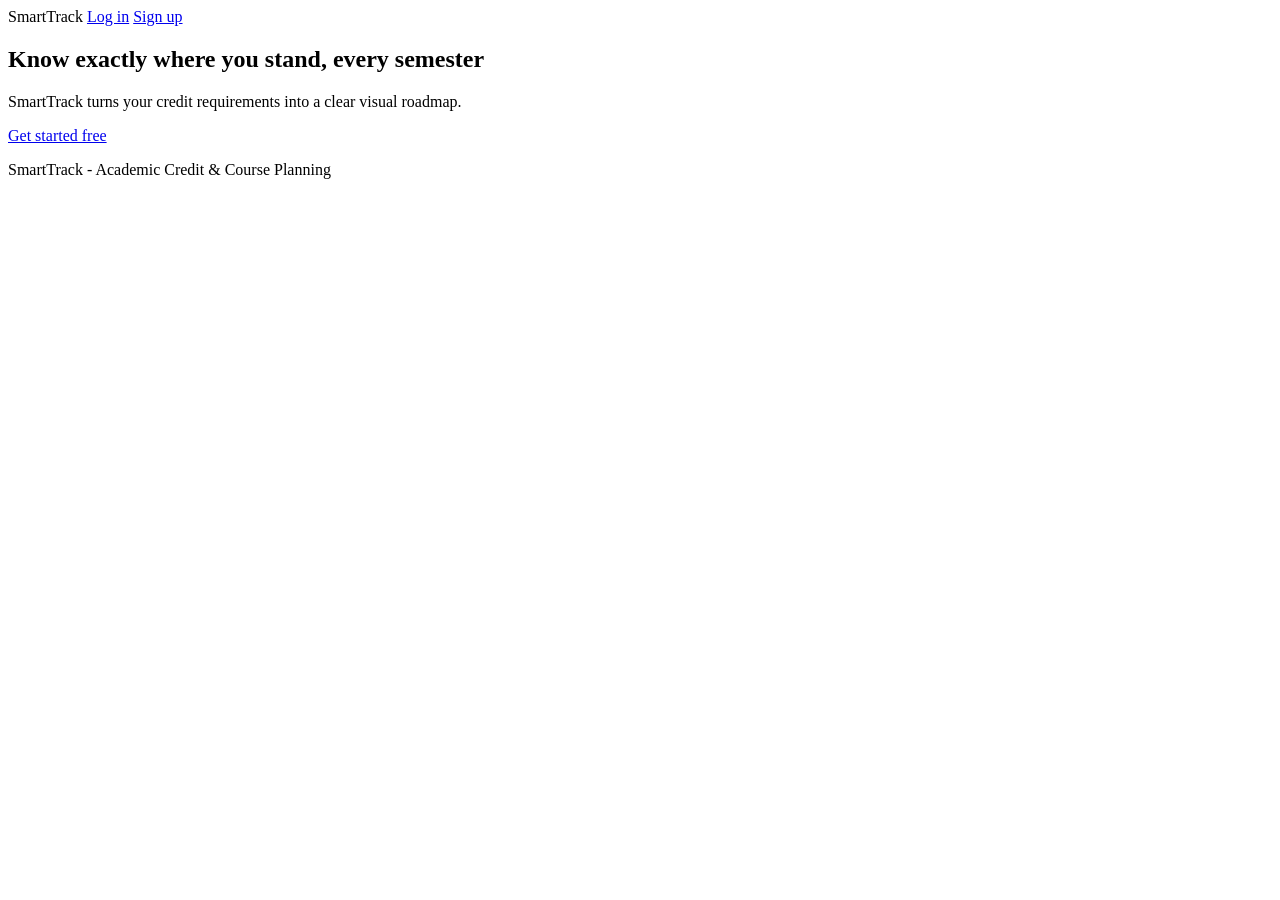
==== index.html @ 7ebc324e "add landing page HTML structure" ====
<html lang="en">
    <head>
        <meta charset="UTF-8">
        <meta name="viewport" content="widthdevice-width, initial-scale=1.0">
        <title>SmartTrack</title>
    </head>
    <body>
        <header>
            <nav>
                <span>SmartTrack</span>
                <a href="#">Log in</a>
                <a href="#">Sign up</a>
            </nav>
        </header>
        <main>
            <section>
                <h1>Know exactly where you stand, every semester</h1>
                <p>SmartTrack turns your credit requirements into a clear visual roadmap.</p>
                <a href="#">Get started free</a>
            </section>
        </main>
        <footer>
            <p>SmartTrack - Academic Credit & Course Planning</p>
        </footer>
    </body>
</html>
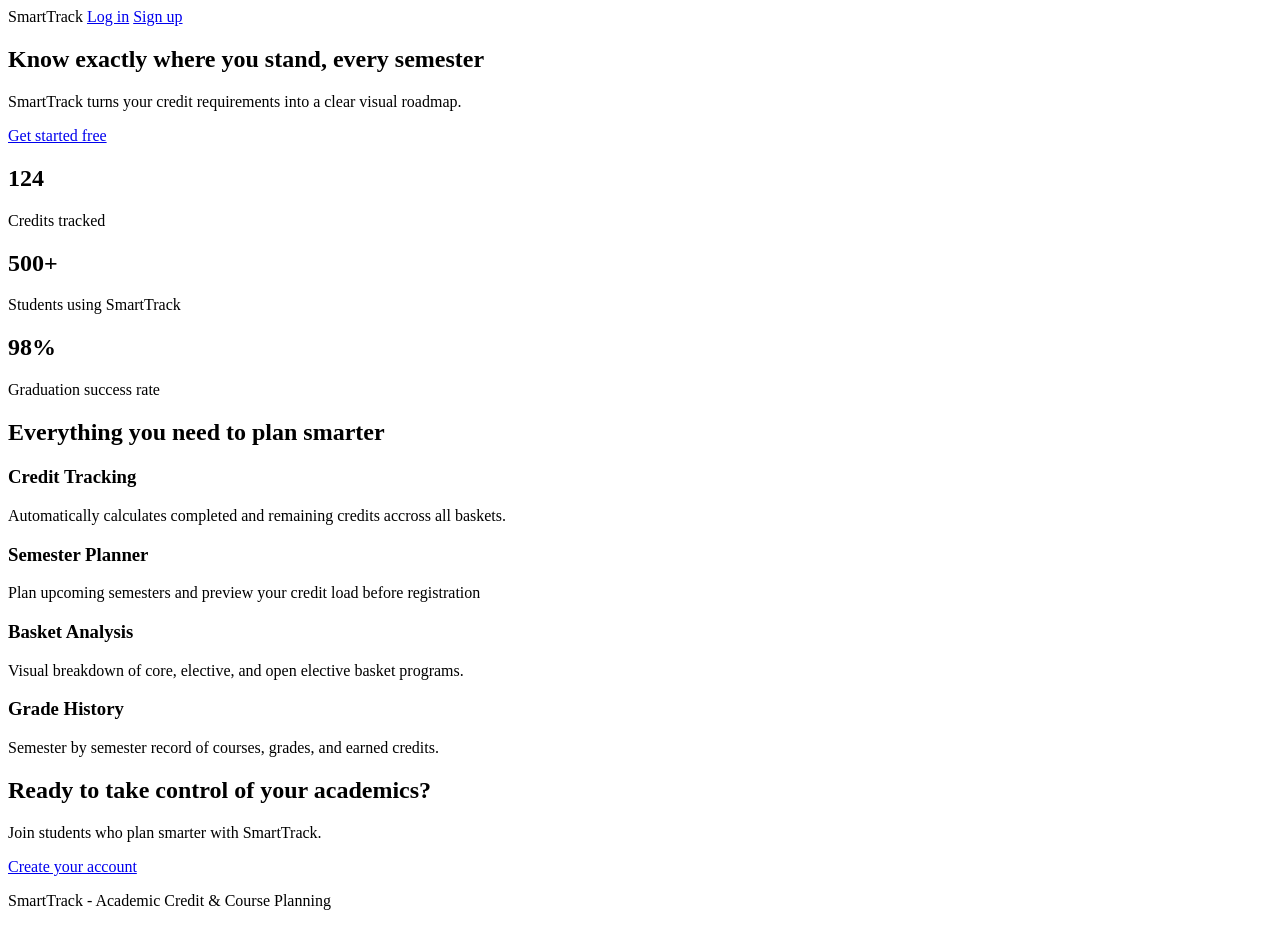
==== commit ac98f55a: "add stats, features, and CTA sections" ====
--- a/index.html
+++ b/index.html
@@ -17,7 +17,46 @@
                 <h1>Know exactly where you stand, every semester</h1>
                 <p>SmartTrack turns your credit requirements into a clear visual roadmap.</p>
                 <a href="#">Get started free</a>
-            </section>
+            <div>
+                <h2>124</h2>
+                <p>Credits tracked</p>
+            </div>
+            <div>
+                <h2>500+</h2>
+                <p>Students using SmartTrack</p>
+            </div>
+            <div>
+            <h2>98%</h2>
+            <p>Graduation success rate</p>
+            </div>
+        </section>
+
+        <!-- Features Section-->
+         <section>
+            <h2>Everything you need to plan smarter</h2>
+            <div>
+                <h3>Credit Tracking</h3>
+                <p>Automatically calculates completed and remaining credits accross all baskets.</p>  
+            </div>
+            <div>
+                <h3>Semester Planner</h3>
+                <p>Plan upcoming semesters and preview your credit load before registration</p>
+            </div>
+            <div>
+                <h3>Basket Analysis</h3>
+                <p>Visual breakdown of core, elective, and open elective basket programs.</p>
+            </div>
+            <div>
+                <h3>Grade History</h3>
+                <p>Semester by semester record of courses, grades, and earned credits.</p>
+            </div>
+         </section>
+         <!-- CTA Section-->
+         <section>
+            <h2>Ready to take control of your academics?</h2>
+            <p>Join students who plan smarter with SmartTrack.</p>
+            <a href="#">Create your account</a>
+         </section>
         </main>
         <footer>
             <p>SmartTrack - Academic Credit & Course Planning</p>
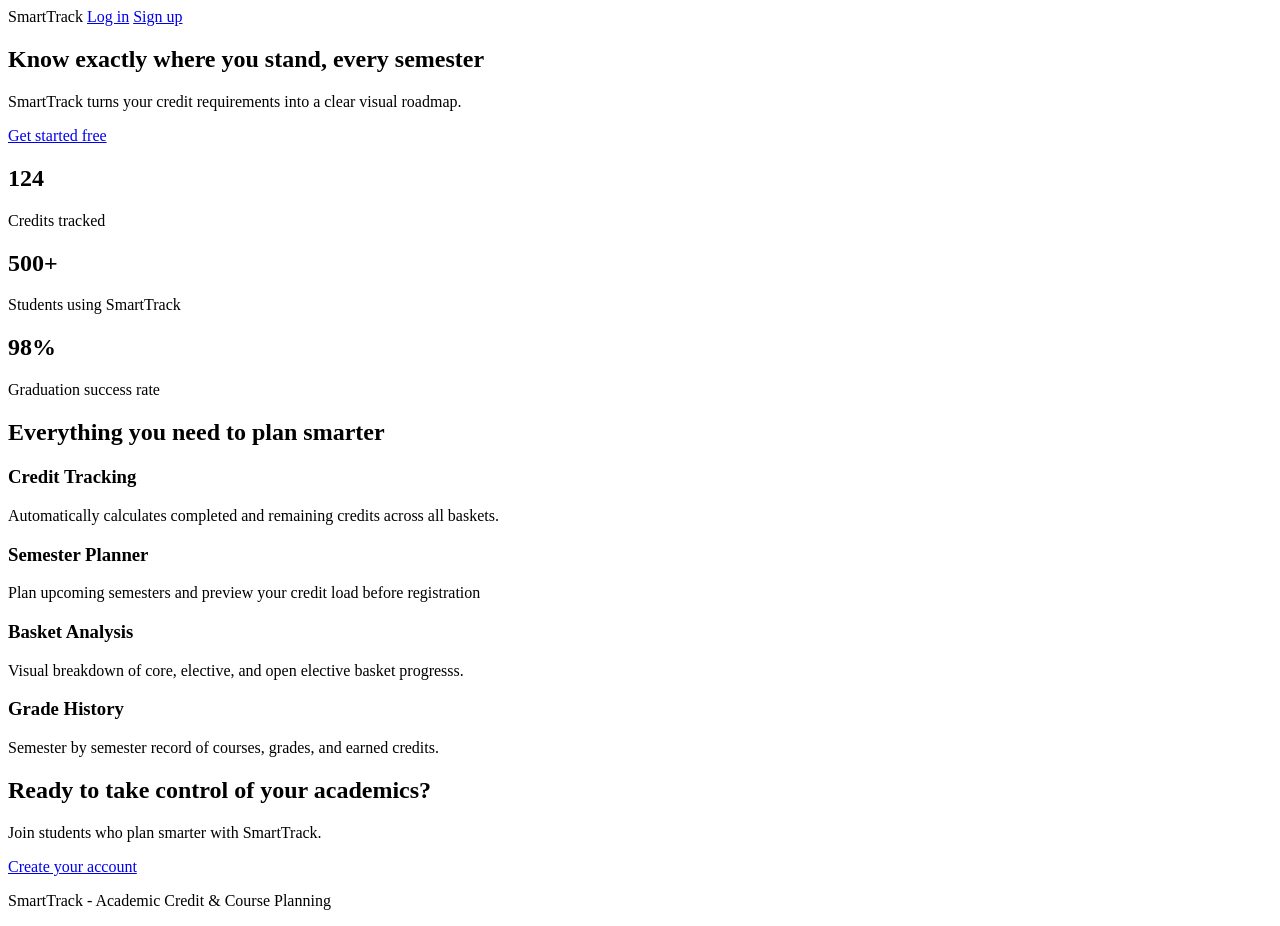
==== commit 36c79beb: "fix html issues" ====
--- a/index.html
+++ b/index.html
@@ -1,22 +1,25 @@
+<!DOCTYPE html>
 <html lang="en">
     <head>
         <meta charset="UTF-8">
-        <meta name="viewport" content="widthdevice-width, initial-scale=1.0">
+        <meta name="viewport" content="width=device-width, initial-scale=1.0">
         <title>SmartTrack</title>
     </head>
     <body>
         <header>
             <nav>
                 <span>SmartTrack</span>
-                <a href="#">Log in</a>
-                <a href="#">Sign up</a>
+                <a href="login.html">Log in</a>
+                <a href="login.html">Sign up</a>
             </nav>
         </header>
         <main>
-            <section>
-                <h1>Know exactly where you stand, every semester</h1>
-                <p>SmartTrack turns your credit requirements into a clear visual roadmap.</p>
-                <a href="#">Get started free</a>
+         <section>
+               <h1>Know exactly where you stand, every semester</h1>
+               <p>SmartTrack turns your credit requirements into a clear visual roadmap.</p>
+               <a href="#">Get started free</a>
+         </section>
+         <section>
             <div>
                 <h2>124</h2>
                 <p>Credits tracked</p>
@@ -26,17 +29,17 @@
                 <p>Students using SmartTrack</p>
             </div>
             <div>
-            <h2>98%</h2>
-            <p>Graduation success rate</p>
-            </div>
-        </section>
+                <h2>98%</h2>
+                <p>Graduation success rate</p>
+                </div>
+         </section>
 
         <!-- Features Section-->
          <section>
             <h2>Everything you need to plan smarter</h2>
             <div>
                 <h3>Credit Tracking</h3>
-                <p>Automatically calculates completed and remaining credits accross all baskets.</p>  
+                <p>Automatically calculates completed and remaining credits across all baskets.</p>  
             </div>
             <div>
                 <h3>Semester Planner</h3>
@@ -44,7 +47,7 @@
             </div>
             <div>
                 <h3>Basket Analysis</h3>
-                <p>Visual breakdown of core, elective, and open elective basket programs.</p>
+                <p>Visual breakdown of core, elective, and open elective basket progresss.</p>
             </div>
             <div>
                 <h3>Grade History</h3>
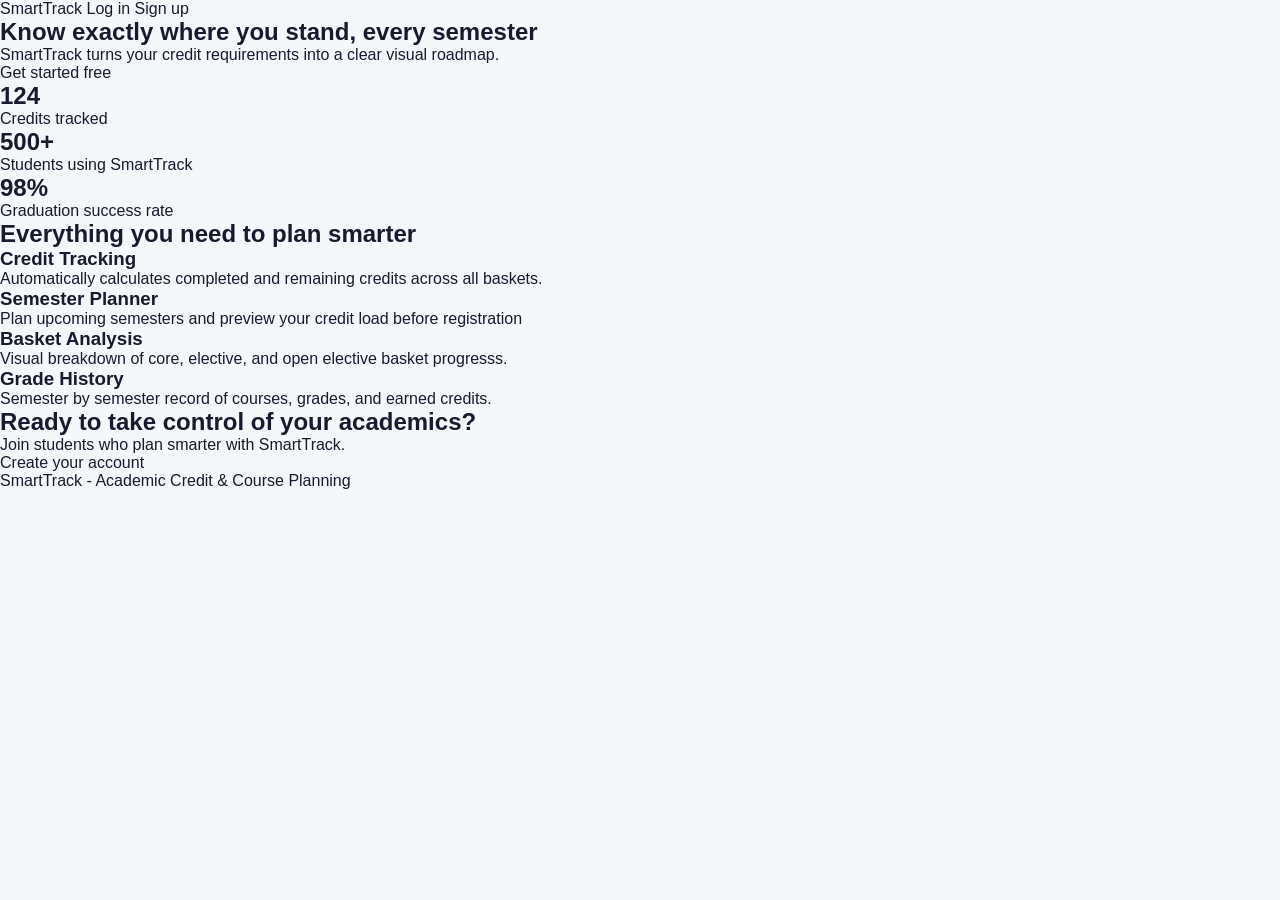
==== commit 00bc17c7: "add CSS file and base styles" ====
--- a/index.html
+++ b/index.html
@@ -4,6 +4,7 @@
         <meta charset="UTF-8">
         <meta name="viewport" content="width=device-width, initial-scale=1.0">
         <title>SmartTrack</title>
+        <link rel="stylesheet" href="styles/main.css">
     </head>
     <body>
         <header>
--- a/styles/main.css
+++ b/styles/main.css
@@ -0,0 +1,17 @@
+/* Reset & Base Styles */
+* { 
+    margin: 0;
+    padding: 0;
+    box-sizing: border-box;
+}
+
+body {
+    font-family: 'Segoe UI', sans-serif;
+    background-color: #f5f7fa;
+    color: #1a1a2e;
+}
+
+a {
+    text-decoration: none;
+    color: inherit;
+}
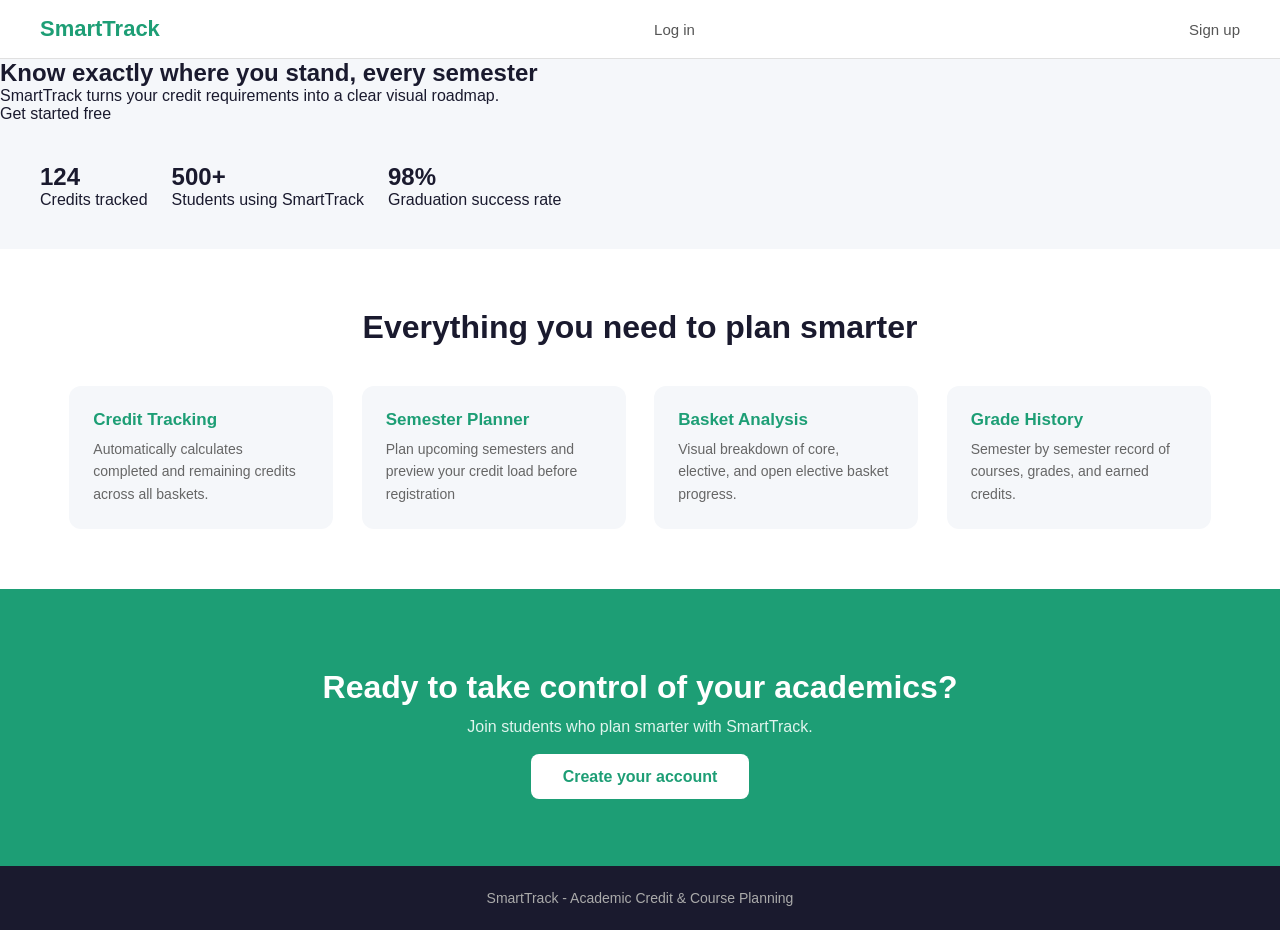
==== commit b3420dea: "clean up CSS - remove !important, fix class conflicts" ====
--- a/index.html
+++ b/index.html
@@ -15,12 +15,12 @@
             </nav>
         </header>
         <main>
-         <section>
+         <section class="hero section">
                <h1>Know exactly where you stand, every semester</h1>
                <p>SmartTrack turns your credit requirements into a clear visual roadmap.</p>
                <a href="#">Get started free</a>
          </section>
-         <section>
+         <section class="stats-section">
             <div>
                 <h2>124</h2>
                 <p>Credits tracked</p>
@@ -36,7 +36,7 @@
          </section>
 
         <!-- Features Section-->
-         <section>
+         <section class="features-section">
             <h2>Everything you need to plan smarter</h2>
             <div>
                 <h3>Credit Tracking</h3>
@@ -48,7 +48,7 @@
             </div>
             <div>
                 <h3>Basket Analysis</h3>
-                <p>Visual breakdown of core, elective, and open elective basket progresss.</p>
+                <p>Visual breakdown of core, elective, and open elective basket progress.</p>
             </div>
             <div>
                 <h3>Grade History</h3>
@@ -56,7 +56,7 @@
             </div>
          </section>
          <!-- CTA Section-->
-         <section>
+         <section class="cta-section">
             <h2>Ready to take control of your academics?</h2>
             <p>Join students who plan smarter with SmartTrack.</p>
             <a href="#">Create your account</a>
--- a/styles/main.css
+++ b/styles/main.css
@@ -14,4 +14,299 @@
 a {
     text-decoration: none;
     color: inherit;
-}+}
+
+/* NavBar */
+header {
+    background-color: #ffffff;
+    padding: 16px 40px;
+    border-bottom: 1px solid #e0e0e0;
+}
+
+nav {
+    display: flex;
+    align-items: center;
+    justify-content: space-between;
+    max-width: 1200px;
+    margin: 0 auto;
+}
+
+nav span:first-child {
+    font-size: 22px;
+    font-weight: 700;
+    color: #1D9E75;
+}
+
+nav a {
+    font-size: 15px;
+    color: #555555;
+    margin-left: 24px;
+}
+
+nav a:hover {
+    color: #1D9E75;
+}
+
+/* Hero Section */
+.hero-section {
+    text-align: center;
+    padding: 80px 40px;
+    background-color: #ffffff;
+}
+
+.hero-section h1 {
+    font-size: 48px;
+    font-weight: 700;
+    color: #1a1a2e;
+    margin-bottom: 16px;
+    line-height: 1.2;
+}
+
+.hero-section p {
+    font-size: 18px;
+    color: #666666;
+    margin-bottom: 32px;
+}
+
+.hero-section a {
+    background-color: #1D9E75;
+    color: #ffffff;
+    padding: 14px 32px;
+    border-radius: 8px;
+    font-size: 16px;
+    font-weight: 600;
+}
+
+.hero-section a:hover {
+    background-color: #178a63;
+}
+
+.landing-stats {
+    display: flex;
+    justify-content: center;
+    gap: 40px;
+    padding: 60px 40px;
+    background-color: #f5f7fa;
+}
+
+.landing-stats h2 {
+    font-size: 36px;
+    font-weight: 700;
+    color: #1D9E75;
+    margin-bottom: 4px;
+}
+
+.landing-stats p {
+    font-size: 14px;
+    color: #666666;
+}
+
+/* Features Section */
+.features-section {
+    padding: 60px 40px;
+    background-color: #ffffff;
+    text-align: center;
+}
+
+.features-section h2 {
+    font-size: 32px;
+    font-weight: 700;
+    margin-bottom: 40px;
+    color: #1a1a2e;
+}
+
+.features-section div {
+    display: inline-block;
+    width: 22%;
+    margin: 0 1%;
+    vertical-align: top;
+    background-color: #f5f7fa;
+    border-radius: 12px;
+    padding: 24px;
+    text-align: left;
+}
+
+.features-section h3 {
+    font-size: 17px;
+    font-weight: 600;
+    color: #1D9E75;
+    margin-bottom: 8px;
+}
+
+.features-section p {
+    font-size: 14px;
+    color: #666666;
+    line-height: 1.6;
+}
+
+/* CTA Section */
+.cta-section {
+    padding: 80px 40px;
+    background-color: #1D9E75;
+    text-align: center;
+}
+
+.cta-section h2 {
+    font-size: 32px;
+    font-weight: 700;
+    color: #ffffff;
+    margin-bottom: 12px;
+}
+
+.cta-section p {
+    font-size: 16px;
+    color: #e0f5ee;
+    margin-bottom: 32px;
+}
+
+.cta-section a {
+    background-color: #ffffff;
+    color: #1D9E75;
+    padding: 14px 32px;
+    border-radius: 8px;
+    font-size: 16px;
+    font-weight: 600;
+}
+
+.cta-section a:hover {
+    background-color: #f0f0f0;
+}
+
+/* Footer */
+footer {
+    background-color: #1a1a2e;
+    color: #aaaaaa;
+    text-align: center;
+    padding: 24px 40px;
+    font-size: 14px;
+}
+
+/* Dashboard Welcome Section */
+.dashboard-welcome {
+    background-color: #ffffff;
+    padding: 40px;
+    border-bottom: 1px solid #e0e0e0;
+}
+
+.dashboard-welcome h1 {
+    font-size: 32px;
+    font-weight: 700;
+    color: #1a1a2e;
+    margin-bottom: 8px;
+}
+
+.dashboard-welcome p {
+    font-size: 16px;
+    color: #666666;
+}
+
+/* Stats Cards */
+.stats-section {
+    display: flex;
+    gap: 24px;
+    padding: 40px;
+    background-color: #f5f7fa; 
+}
+
+.stat-card {
+    flex: 1;
+    background-color: #ffffff;
+    border-radius: 12px;
+    padding: 24px;
+    border: 1px solid #e0e0e0;
+}
+
+.stat-card h2 {
+    font-size: 36px;
+    font-weight: 700;
+    color: #1D9E75;
+    margin-bottom: 6px;
+}
+
+.stat-card p {
+    font-size: 14px;
+    color: #666666;
+}
+
+.recent-courses {
+    padding: 40px;
+    background-color: #ffffff;
+    color: #1a1a2e;
+}
+
+.recent-courses h2 {
+    font-size: 24px;
+    font-weight: 700;
+    color: #1a1a2e;
+    margin-bottom: 24px;
+}
+
+.recent-courses table {
+    width: 100%;
+    border-collapse: collapse;
+}
+
+.recent-courses th {
+    text-align: left;
+    padding: 12px 16px;
+    background-color: #f5f7fa;
+    color: #666666;
+    font-size: 13px;
+    font-weight: 600;
+}
+
+.recent-courses td {
+    padding: 12px 16px;
+    font-size: 14px;
+    color: #1a1a2e;
+    border-bottom: 1px solid #e0e0e0;
+}
+
+/* Basket Progress */
+.basket-section {
+    padding: 40px;
+    background-color: #f5f7fa;
+}
+
+.basket-section h2 {
+    font-size: 24px;
+    font-weight: 700;
+    color: #1a1a2e;
+    margin-bottom: 24px;
+}
+
+.basket-item {
+    display: flex;
+    flex-direction: row;
+    align-items: center;
+    gap: 16px;
+    margin-bottom: 16px;
+    width: 100%;
+}
+ 
+.basket-item span:first-child {
+    width: 140px;
+    font-size: 14px;
+    color: #666666;
+    flex-shrink: 0;
+}
+
+.progress-track {
+    flex: 1;
+    height: 10px;
+    background-color: #e0e0e0;
+    border-radius: 100px;
+    overflow: hidden;
+}
+
+.progress-fill {
+    height: 100%;
+    border-radius: 100px;
+}
+
+.basket-item span:last-child {
+    width: 36px;
+    font-size: 13px;
+    color: #666666;
+    text-align: right;
+}
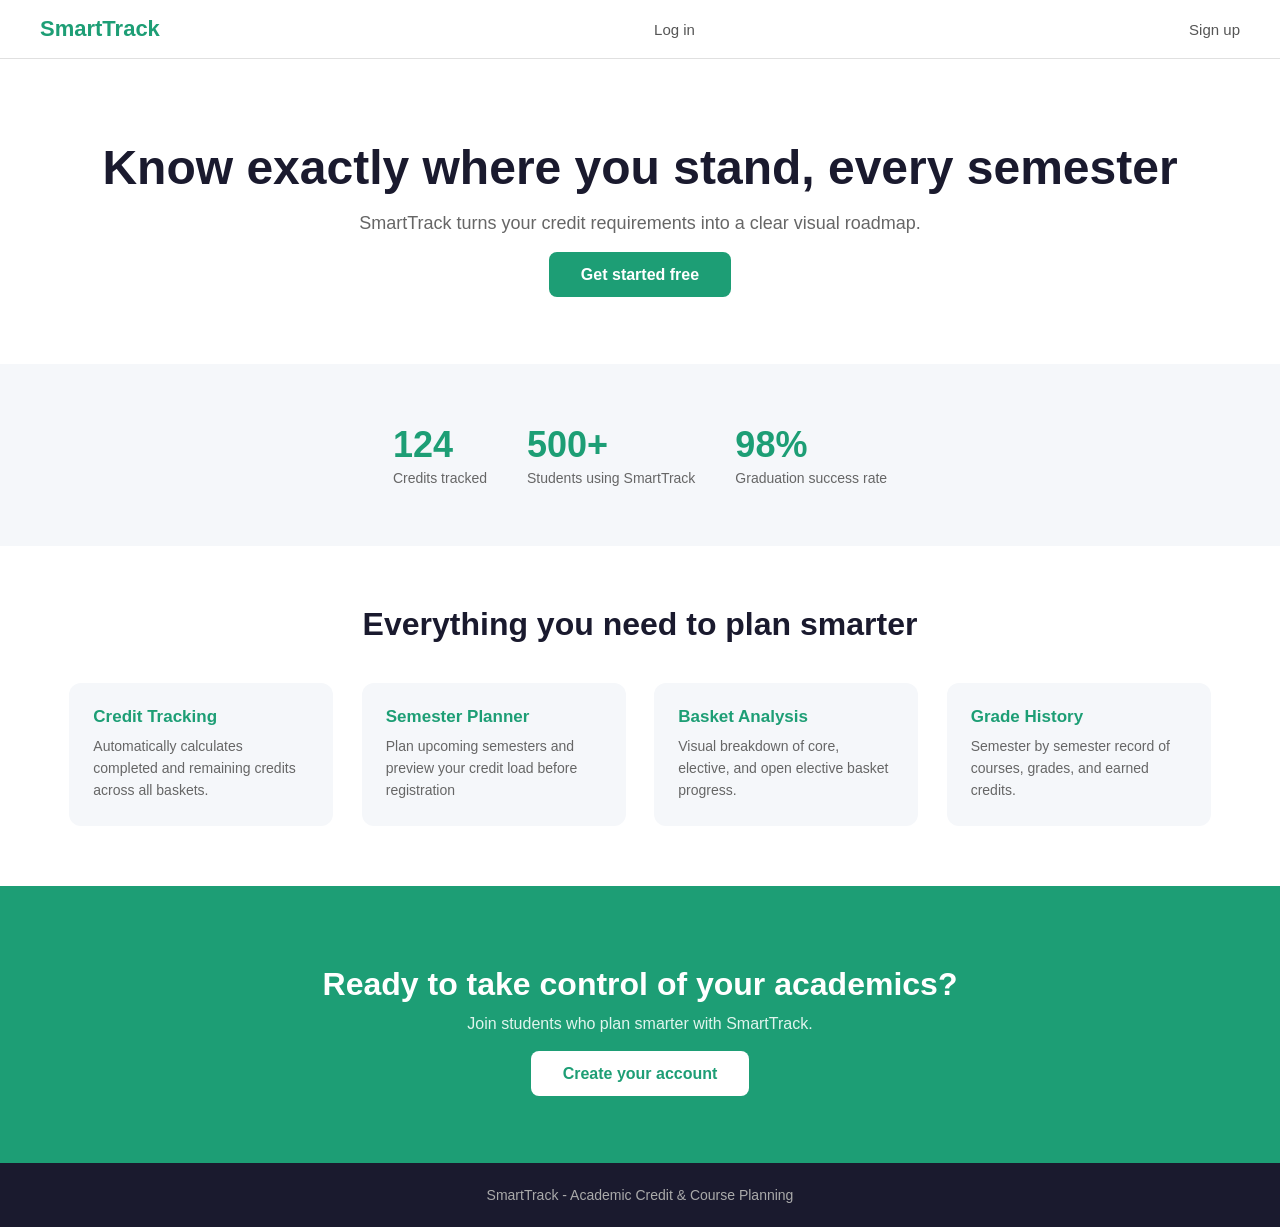
==== commit 8865b7e5: "complete CSS styling for all three pages" ====
--- a/index.html
+++ b/index.html
@@ -15,12 +15,12 @@
             </nav>
         </header>
         <main>
-         <section class="hero section">
+         <section class="hero-section">
                <h1>Know exactly where you stand, every semester</h1>
                <p>SmartTrack turns your credit requirements into a clear visual roadmap.</p>
                <a href="#">Get started free</a>
          </section>
-         <section class="stats-section">
+         <section class="landing-stats">
             <div>
                 <h2>124</h2>
                 <p>Credits tracked</p>
@@ -32,7 +32,7 @@
             <div>
                 <h2>98%</h2>
                 <p>Graduation success rate</p>
-                </div>
+            </div>
          </section>
 
         <!-- Features Section-->
--- a/styles/main.css
+++ b/styles/main.css
@@ -35,6 +35,13 @@
     font-size: 22px;
     font-weight: 700;
     color: #1D9E75;
+}
+
+nav a.logo {
+    font-size: 22px;
+    font-weight: 700;
+    color: #1D9E75;
+    margin-left: 0;
 }
 
 nav a {
@@ -310,3 +317,77 @@
     color: #666666;
     text-align: right;
 }
+
+.login-section {
+    display: flex;
+    justify-content: center;
+    align-items: center;
+    min-height: 80vh;
+}
+
+.login-card {
+    background-color: #ffffff;
+    border-radius: 16px;
+    padding: 48px;
+    width: 100%;
+    max-width: 420px;
+    border: 1px solid #e0e0e0;
+}
+
+.login-card h1 {
+    font-size: 28px;
+    font-weight: 700;
+    color: #1a1a2e;
+    margin-bottom: 32px;
+}
+
+.login-card label {
+    display: block;
+    font-size: 14px;
+    font-weight: 500;
+    color: #555555;
+    margin-bottom: 6px;
+}
+
+.login-card input {
+    display: block;
+    width: 100%;
+    padding: 12px 16px;
+    border: 1px solid #e0e0e0;
+    border-radius: 8px;
+    font-size: 14px;
+    margin-bottom: 20px;
+    outline: none;
+}
+
+.login-card input:focus {
+    border-color: #1D9E75;
+}
+
+.login-card button {
+    width: 100%;
+    padding: 12px;
+    background-color: #1D9E75;
+    color: #ffffff;
+    border: none;
+    border-radius: 8px;
+    font-size: 16px;
+    font-weight: 600;
+    cursor: pointer;
+    margin-bottom: 16px;
+}
+
+.login-card button:hover {
+    background-color: #178a63;
+}
+
+.login-card p {
+    text-align: center;
+    font-size: 14px;
+    color: #666666;
+}
+
+.login-card a {
+    color: #1D9E75;
+    font-weight: 500;
+}
